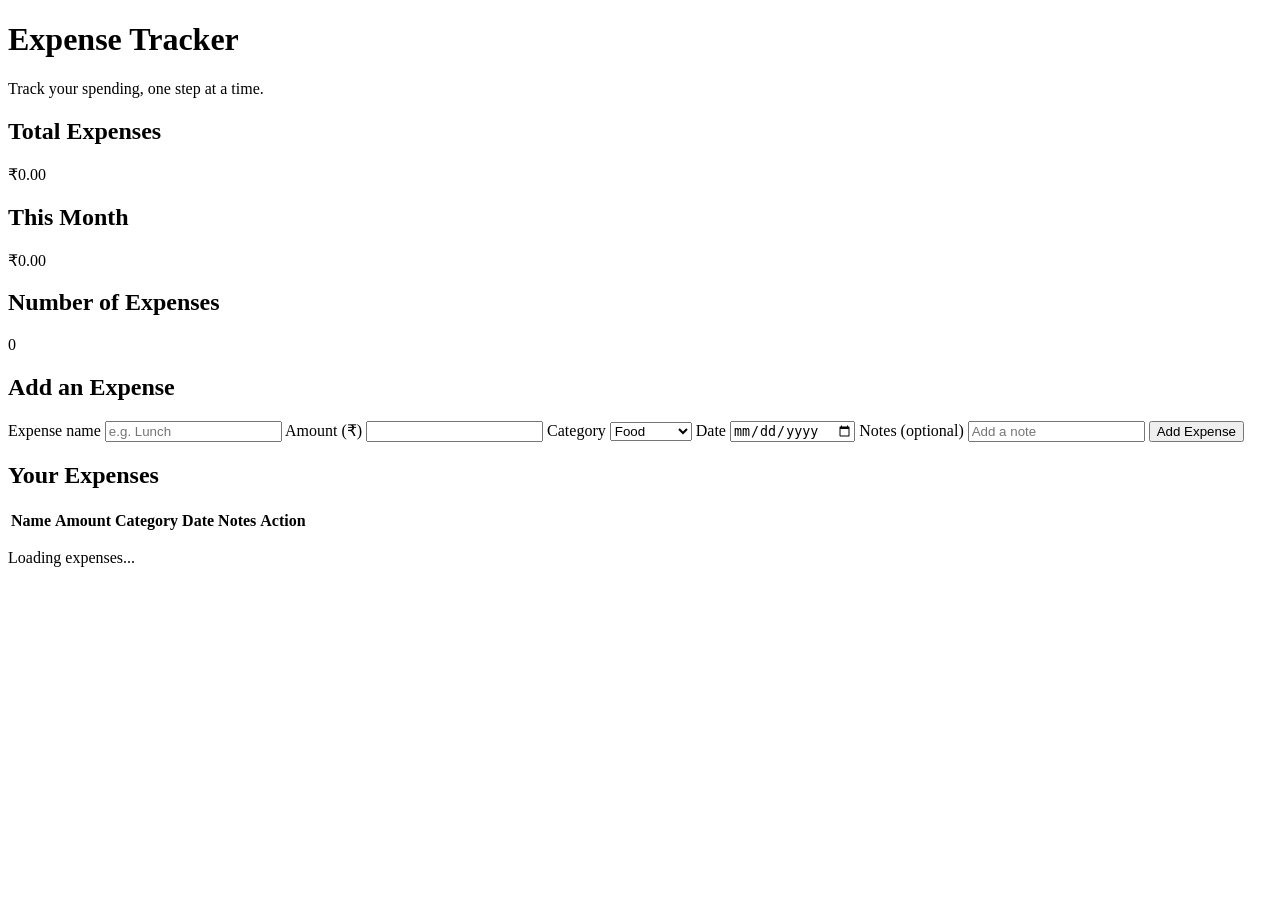
==== frontend/index.html @ ed39d073 "fix pipline" ====
<!DOCTYPE html>
<html lang="en">
<head>
  <meta charset="UTF-8">
  <meta name="viewport" content="width=device-width, initial-scale=1.0">
  <title>Expense Tracker</title>
 <link rel="stylesheet" href="/static/style.css">
  <script src="/static/script.js" defer></script>
</head>
<body>
  <header class="topbar">
    <h1>Expense Tracker</h1>
    <p>Track your spending, one step at a time.</p>
  </header>

  <main class="container">
    <section class="summary">
      <article class="card">
        <h2>Total Expenses</h2>
        <p id="totalExpenses">₹0.00</p>
      </article>
      <article class="card">
        <h2>This Month</h2>
        <p id="monthlyExpenses">₹0.00</p>
      </article>
      <article class="card">
        <h2>Number of Expenses</h2>
        <p id="expenseCount">0</p>
      </article>
    </section>

    <section class="card">
      <h2>Add an Expense</h2>
      <form id="expenseForm">
        <label for="name">Expense name</label>
        <input id="name" name="name" type="text" placeholder="e.g. Lunch" required>

        <label for="amount">Amount (₹)</label>
        <input id="amount" name="amount" type="number" min="0.01" step="0.01" required>

        <label for="category">Category</label>
        <select id="category" name="category">
          <option>Food</option>
          <option>Travel</option>
          <option>Education</option>
          <option>Shopping</option>
          <option>Bills</option>
          <option>Other</option>
        </select>

        <label for="date">Date</label>
        <input id="date" name="date" type="date" required>

        <label for="notes">Notes (optional)</label>
        <input id="notes" name="notes" type="text" placeholder="Add a note">

        <button type="submit">Add Expense</button>
        <p id="formMessage" role="status"></p>
      </form>
    </section>

    <section class="card">
      <h2>Your Expenses</h2>
      <div class="table-wrap">
        <table>
          <thead>
            <tr>
              <th>Name</th>
              <th>Amount</th>
              <th>Category</th>
              <th>Date</th>
              <th>Notes</th>
              <th>Action</th>
            </tr>
          </thead>
          <tbody id="expenseList"></tbody>
        </table>
      </div>
      <p id="emptyMessage">Loading expenses...</p>
    </section>
  </main>
</body>
</html>
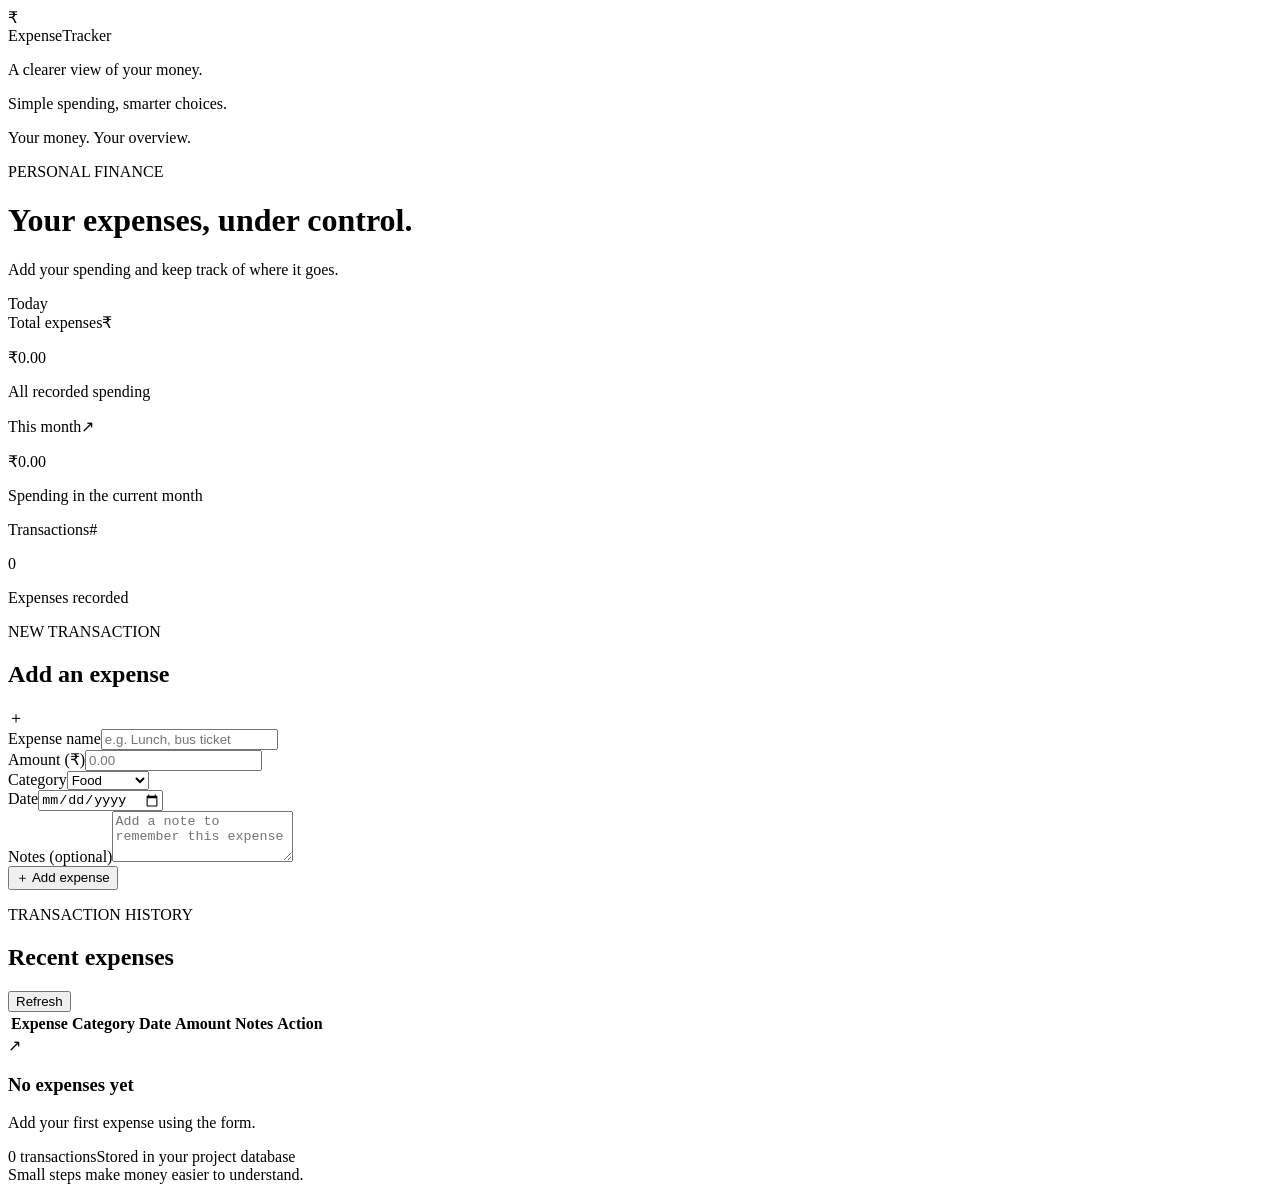
==== commit 00432bad: "try to resolve errors" ====
--- a/frontend/index.html
+++ b/frontend/index.html
@@ -1,84 +1,37 @@
-
-<!DOCTYPE html>
+<!doctype html>
 <html lang="en">
 <head>
-  <meta charset="UTF-8">
-  <meta name="viewport" content="width=device-width, initial-scale=1.0">
-  <title>Expense Tracker</title>
- <link rel="stylesheet" href="/static/style.css">
+  <meta charset="utf-8"><meta name="viewport" content="width=device-width, initial-scale=1">
+  <meta name="theme-color" content="#f4f6fb"><title>Expense Tracker</title>
+  <link rel="stylesheet" href="/static/style.css">
   <script src="/static/script.js" defer></script>
 </head>
 <body>
-  <header class="topbar">
-    <h1>Expense Tracker</h1>
-    <p>Track your spending, one step at a time.</p>
-  </header>
-
-  <main class="container">
-    <section class="summary">
-      <article class="card">
-        <h2>Total Expenses</h2>
-        <p id="totalExpenses">₹0.00</p>
+<div class="app-shell">
+  <aside class="sidebar"><div class="brand-mark">₹</div><div class="brand-name">Expense<span>Tracker</span></div><p class="sidebar-caption">A clearer view of your money.</p><div class="sidebar-note"><span class="note-dot"></span><span>Simple spending, smarter choices.</span></div><p class="sidebar-footer">Your money. Your overview.</p></aside>
+  <main class="main-content">
+    <header class="page-header"><div><p class="eyebrow">PERSONAL FINANCE</p><h1>Your expenses, <span>under control.</span></h1><p class="subheading">Add your spending and keep track of where it goes.</p></div><div class="date-chip" id="todayLabel">Today</div></header>
+    <section class="summary-grid" aria-label="Expense summary">
+      <article class="summary-card summary-primary"><div class="summary-top"><span>Total expenses</span><span class="summary-icon">₹</span></div><p class="summary-value" id="totalExpenses">₹0.00</p><p class="summary-help">All recorded spending</p></article>
+      <article class="summary-card"><div class="summary-top"><span>This month</span><span class="summary-icon purple">↗</span></div><p class="summary-value" id="monthlyExpenses">₹0.00</p><p class="summary-help">Spending in the current month</p></article>
+      <article class="summary-card"><div class="summary-top"><span>Transactions</span><span class="summary-icon orange">#</span></div><p class="summary-value" id="expenseCount">0</p><p class="summary-help">Expenses recorded</p></article>
+    </section>
+    <section class="content-grid">
+      <article class="panel add-panel"><div class="panel-heading"><div><p class="eyebrow">NEW TRANSACTION</p><h2>Add an expense</h2></div><span class="heading-icon">＋</span></div>
+        <form id="expenseForm">
+          <div class="field"><label for="name">Expense name</label><input id="name" name="name" type="text" placeholder="e.g. Lunch, bus ticket" maxlength="100" required></div>
+          <div class="field-row"><div class="field"><label for="amount">Amount (₹)</label><input id="amount" name="amount" type="number" min="0.01" step="0.01" placeholder="0.00" required></div><div class="field"><label for="category">Category</label><select id="category" name="category"><option>Food</option><option>Travel</option><option>Education</option><option>Shopping</option><option>Bills</option><option>Health</option><option>Other</option></select></div></div>
+          <div class="field"><label for="date">Date</label><input id="date" name="date" type="date" required></div>
+          <div class="field"><label for="notes">Notes <span class="optional">(optional)</span></label><textarea id="notes" name="notes" rows="3" placeholder="Add a note to remember this expense" maxlength="500"></textarea></div>
+          <button class="button button-primary" id="submitButton" type="submit"><span>＋</span> Add expense</button><p class="form-message" id="formMessage" role="status" aria-live="polite"></p>
+        </form>
       </article>
-      <article class="card">
-        <h2>This Month</h2>
-        <p id="monthlyExpenses">₹0.00</p>
+      <article class="panel expenses-panel"><div class="panel-heading list-heading"><div><p class="eyebrow">TRANSACTION HISTORY</p><h2>Recent expenses</h2></div><button type="button" class="button button-light" id="refreshButton">Refresh</button></div>
+        <div class="table-wrap"><table><thead><tr><th>Expense</th><th>Category</th><th>Date</th><th class="amount-cell">Amount</th><th>Notes</th><th>Action</th></tr></thead><tbody id="expenseList"></tbody></table>
+          <div class="empty-state" id="emptyMessage"><div class="empty-icon">↗</div><h3>No expenses yet</h3><p>Add your first expense using the form.</p></div>
+        </div><div class="list-footer"><span id="listCount">0 transactions</span><span>Stored in your project database</span></div>
       </article>
-      <article class="card">
-        <h2>Number of Expenses</h2>
-        <p id="expenseCount">0</p>
-      </article>
-    </section>
-
-    <section class="card">
-      <h2>Add an Expense</h2>
-      <form id="expenseForm">
-        <label for="name">Expense name</label>
-        <input id="name" name="name" type="text" placeholder="e.g. Lunch" required>
-
-        <label for="amount">Amount (₹)</label>
-        <input id="amount" name="amount" type="number" min="0.01" step="0.01" required>
-
-        <label for="category">Category</label>
-        <select id="category" name="category">
-          <option>Food</option>
-          <option>Travel</option>
-          <option>Education</option>
-          <option>Shopping</option>
-          <option>Bills</option>
-          <option>Other</option>
-        </select>
-
-        <label for="date">Date</label>
-        <input id="date" name="date" type="date" required>
-
-        <label for="notes">Notes (optional)</label>
-        <input id="notes" name="notes" type="text" placeholder="Add a note">
-
-        <button type="submit">Add Expense</button>
-        <p id="formMessage" role="status"></p>
-      </form>
-    </section>
-
-    <section class="card">
-      <h2>Your Expenses</h2>
-      <div class="table-wrap">
-        <table>
-          <thead>
-            <tr>
-              <th>Name</th>
-              <th>Amount</th>
-              <th>Category</th>
-              <th>Date</th>
-              <th>Notes</th>
-              <th>Action</th>
-            </tr>
-          </thead>
-          <tbody id="expenseList"></tbody>
-        </table>
-      </div>
-      <p id="emptyMessage">Loading expenses...</p>
-    </section>
+    </section><footer class="page-footer">Small steps make money easier to understand.</footer>
   </main>
-</body>
-</html>
+</div>
+</body></html>
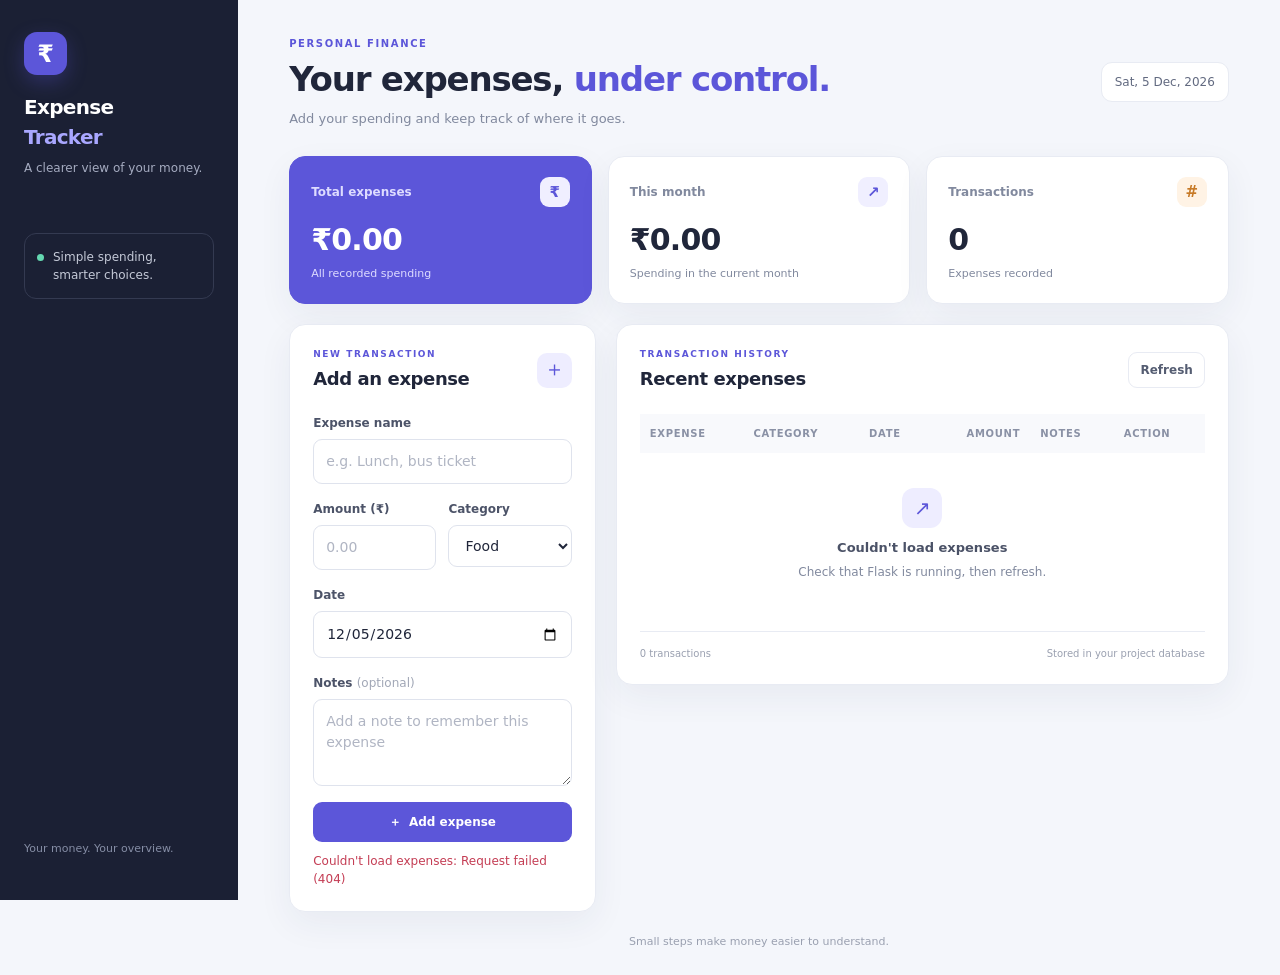
==== commit 4135df29: "d change the 3 different files into 1" ====
--- a/frontend/index.html
+++ b/frontend/index.html
@@ -3,8 +3,12 @@
 <head>
   <meta charset="utf-8"><meta name="viewport" content="width=device-width, initial-scale=1">
   <meta name="theme-color" content="#f4f6fb"><title>Expense Tracker</title>
-  <link rel="stylesheet" href="/static/style.css">
-  <script src="/static/script.js" defer></script>
+<style>
+  :root{color-scheme:light;--page:#f4f6fb;--surface:#fff;--text:#20263a;--muted:#81899e;--line:#e8ebf3;--primary:#5c56d9;--primary-dark:#4842c2;--primary-soft:#eeedff;--green:#14866d;--shadow:0 12px 35px rgba(36,43,78,.06)}
+*{box-sizing:border-box}html{min-height:100%}body{margin:0;background:var(--page);color:var(--text);font-family:Inter,ui-sans-serif,system-ui,-apple-system,BlinkMacSystemFont,"Segoe UI",sans-serif;font-size:14px;line-height:1.5}button,input,select,textarea{font:inherit}button{cursor:pointer}.app-shell{min-height:100vh}.sidebar{position:fixed;inset:0 auto 0 0;width:238px;padding:32px 24px;display:flex;flex-direction:column;color:#fff;background:#1b2034}.brand-mark{display:grid;place-items:center;width:43px;height:43px;border-radius:13px;background:var(--primary);font-size:24px;font-weight:800;box-shadow:0 7px 20px #5c56d94d}.brand-name{margin-top:17px;font-size:20px;font-weight:800;letter-spacing:-.7px}.brand-name span{display:block;color:#a9a7ff}.sidebar-caption{color:#a5abc0;font-size:12px;margin-top:7px}.sidebar-note{margin-top:44px;padding:14px 12px;border:1px solid #343a51;border-radius:12px;color:#c5cad8;font-size:12px;display:flex;gap:9px;align-items:flex-start}.note-dot{width:7px;height:7px;flex:0 0 7px;margin-top:6px;border-radius:50%;background:#64d8b1}.sidebar-footer{margin-top:auto;color:#858da5;font-size:11px}.main-content{margin-left:238px;max-width:1700px;padding:36px clamp(22px,4vw,60px) 24px}.page-header{display:flex;justify-content:space-between;align-items:center;gap:20px;margin-bottom:28px}.eyebrow{margin:0 0 8px;color:var(--primary);font-size:10px;font-weight:800;letter-spacing:1.6px}h1,h2,h3,p{overflow-wrap:anywhere}h1{margin:0;font-size:clamp(25px,3vw,34px);line-height:1.2;letter-spacing:-1.2px}h1 span{color:var(--primary)}.subheading{margin:9px 0 0;color:var(--muted);font-size:13px}.date-chip{background:#fff;border:1px solid var(--line);border-radius:11px;padding:10px 13px;color:#626a80;font-size:12px;white-space:nowrap}.summary-grid{display:grid;grid-template-columns:repeat(3,minmax(0,1fr));gap:16px;margin-bottom:20px}.summary-card{min-width:0;padding:20px 21px;background:var(--surface);border:1px solid var(--line);border-radius:16px;box-shadow:var(--shadow)}.summary-primary{background:var(--primary);color:#fff;border-color:var(--primary)}.summary-top{display:flex;align-items:center;justify-content:space-between;color:var(--muted);font-size:12px;font-weight:600}.summary-primary .summary-top,.summary-primary .summary-help{color:#dedcff}.summary-icon{width:30px;height:30px;display:grid;place-items:center;border-radius:9px;background:#f0efff;color:var(--primary);font-size:15px;font-weight:800}.summary-icon.orange{color:#c77a27;background:#fff3e5}.summary-value{margin:15px 0 2px;font-size:clamp(23px,2.5vw,30px);font-weight:800;letter-spacing:-.8px;line-height:1.2}.summary-help{margin:8px 0 0;color:var(--muted);font-size:11px}.content-grid{display:grid;grid-template-columns:minmax(260px,.8fr) minmax(0,1.6fr);gap:20px;align-items:start}.panel{min-width:0;background:var(--surface);border:1px solid var(--line);border-radius:16px;box-shadow:var(--shadow);padding:23px}.panel-heading{display:flex;align-items:center;justify-content:space-between;gap:12px;margin-bottom:22px}.panel-heading .eyebrow{margin-bottom:4px;font-size:9px}h2{margin:0;font-size:18px;letter-spacing:-.4px}.heading-icon{display:grid;place-items:center;width:35px;height:35px;border-radius:10px;background:var(--primary-soft);color:var(--primary);font-size:21px}.field{display:flex;flex-direction:column;gap:7px;margin-bottom:16px;min-width:0}.field-row{display:grid;grid-template-columns:1fr 1fr;gap:12px}label{color:#4c5368;font-size:12px;font-weight:700}.optional{color:#a1a7b6;font-weight:400}input,select,textarea{width:100%;min-width:0;border:1px solid #dfe3ed;border-radius:9px;background:#fff;color:var(--text);padding:11px 12px;outline:none;transition:border-color .15s,box-shadow .15s}input,select{min-height:42px}textarea{resize:vertical;min-height:76px}input:focus,select:focus,textarea:focus{border-color:#8d88ed;box-shadow:0 0 0 3px #5c56d91a}input::placeholder,textarea::placeholder{color:#b0b5c3}.button{display:inline-flex;align-items:center;justify-content:center;gap:8px;border:0;border-radius:9px;padding:11px 15px;font-size:12px;font-weight:700;transition:background .15s,transform .15s}.button:active{transform:translateY(1px)}.button-primary{width:100%;background:var(--primary);color:#fff}.button-primary:hover{background:var(--primary-dark)}.button-primary:disabled{opacity:.65;cursor:wait}.button-light{border:1px solid var(--line);background:#fff;color:#555d72;padding:8px 11px}.button-light:hover{background:#f8f9fd}.form-message{min-height:18px;margin:10px 0 0;color:var(--green);font-size:12px}.form-message.error{color:#c43d54}.table-wrap{width:100%;overflow-x:auto}table{width:100%;border-collapse:collapse;text-align:left;white-space:nowrap}thead{background:#f8f9fc}th{padding:12px 10px;color:#8a91a5;font-size:10px;text-transform:uppercase;letter-spacing:.7px;font-weight:800}td{padding:14px 10px;border-bottom:1px solid #eff1f6;color:#535b70;font-size:12px}tbody tr:last-child td{border-bottom:0}.expense-name{color:var(--text);font-weight:700}.category-pill{display:inline-block;padding:4px 8px;border-radius:7px;background:#f0efff;color:#5c56d9;font-size:10px;font-weight:700}.amount-cell{text-align:right}td.amount-cell{color:var(--text);font-weight:800;text-align:right}.delete-button{border:0;background:#fff0f2;color:#c34255;border-radius:7px;padding:6px 8px;font-size:11px;font-weight:700}.delete-button:hover{background:#ffdee3}.empty-state{padding:35px 12px;text-align:center;color:var(--muted)}.empty-state[hidden]{display:none}.empty-icon{display:grid;place-items:center;margin:0 auto 10px;width:40px;height:40px;border-radius:12px;background:var(--primary-soft);color:var(--primary);font-size:20px}.empty-state h3{margin:0;color:#4b5267;font-size:13px}.empty-state p{margin:5px 0 0;font-size:12px}.list-footer{display:flex;justify-content:space-between;gap:10px;margin-top:15px;padding-top:14px;border-top:1px solid var(--line);color:#9aa0b0;font-size:10px}.page-footer{padding:22px 0 0;text-align:center;color:#9aa0b0;font-size:11px}@media(max-width:1100px){.sidebar{width:200px;padding:28px 19px}.main-content{margin-left:200px;padding:28px 22px}.content-grid{grid-template-columns:minmax(250px,.9fr) minmax(0,1.3fr);gap:14px}.panel{padding:18px}}@media(max-width:800px){.sidebar{position:static;width:auto;min-height:auto;padding:17px 20px;display:grid;grid-template-columns:auto 1fr;align-items:center;column-gap:12px}.brand-mark{grid-row:span 2;margin:0}.brand-name{margin:0;font-size:17px}.brand-name span{display:inline;margin-left:4px}.sidebar-caption{margin:0}.sidebar-note,.sidebar-footer{display:none}.main-content{margin-left:0;padding:25px 16px}.summary-grid{gap:10px}.summary-card{padding:15px}.content-grid{grid-template-columns:1fr}}@media(max-width:520px){.page-header{align-items:flex-start}.date-chip{display:none}.summary-grid{grid-template-columns:1fr}.summary-card{padding:17px}.summary-value{font-size:25px}.field-row{grid-template-columns:1fr;gap:0}.panel{padding:17px}.list-footer{flex-direction:column}}
+
+</style>
+
 </head>
 <body>
 <div class="app-shell">
@@ -34,4 +38,21 @@
     </section><footer class="page-footer">Small steps make money easier to understand.</footer>
   </main>
 </div>
-</body></html>
+<script>
+  "use strict";
+const form=document.getElementById("expenseForm"), nameInput=document.getElementById("name"), amountInput=document.getElementById("amount"), categoryInput=document.getElementById("category"), dateInput=document.getElementById("date"), notesInput=document.getElementById("notes"), submitButton=document.getElementById("submitButton"), formMessage=document.getElementById("formMessage"), expenseList=document.getElementById("expenseList"), emptyMessage=document.getElementById("emptyMessage"), totalExpenses=document.getElementById("totalExpenses"), monthlyExpenses=document.getElementById("monthlyExpenses"), expenseCount=document.getElementById("expenseCount"), listCount=document.getElementById("listCount"), todayLabel=document.getElementById("todayLabel"), refreshButton=document.getElementById("refreshButton");
+let expenses=[];
+function localDateString(){const now=new Date();return new Date(now.getTime()-now.getTimezoneOffset()*60000).toISOString().slice(0,10)}
+function money(value){return new Intl.NumberFormat("en-IN",{style:"currency",currency:"INR",minimumFractionDigits:2}).format(Number(value)||0)}
+function setMessage(message,isError=false){formMessage.textContent=message;formMessage.classList.toggle("error",isError)}
+async function api(url,options={}){const response=await fetch(url,{...options,headers:{"Content-Type":"application/json",...(options.headers||{})}});const payload=await response.json().catch(()=>({}));if(!response.ok)throw new Error(payload.error||`Request failed (${response.status})`);return payload}
+function cell(text,className=""){const td=document.createElement("td");if(className)td.className=className;td.textContent=text??"";return td}
+function renderExpenses(){expenseList.replaceChildren();const month=localDateString().slice(0,7);const total=expenses.reduce((s,e)=>s+Number(e.amount),0);const monthly=expenses.filter(e=>String(e.date).startsWith(month)).reduce((s,e)=>s+Number(e.amount),0);totalExpenses.textContent=money(total);monthlyExpenses.textContent=money(monthly);expenseCount.textContent=String(expenses.length);listCount.textContent=`${expenses.length} transaction${expenses.length===1?"":"s"}`;emptyMessage.hidden=expenses.length>0;for(const e of expenses){const tr=document.createElement("tr");tr.appendChild(cell(e.name,"expense-name"));const category=cell("");const pill=document.createElement("span");pill.className="category-pill";pill.textContent=e.category||"Other";category.appendChild(pill);tr.appendChild(category);tr.appendChild(cell(e.date));tr.appendChild(cell(money(e.amount),"amount-cell"));tr.appendChild(cell(e.notes||"—"));const action=cell("");const btn=document.createElement("button");btn.type="button";btn.className="delete-button";btn.textContent="Delete";btn.addEventListener("click",()=>deleteExpense(e.id,e.name));action.appendChild(btn);tr.appendChild(action);expenseList.appendChild(tr)}}
+async function loadExpenses(){try{expenses=await api("/api/expenses");renderExpenses()}catch(error){setMessage(`Couldn't load expenses: ${error.message}`,true);emptyMessage.hidden=false;emptyMessage.querySelector("h3").textContent="Couldn't load expenses";emptyMessage.querySelector("p").textContent="Check that Flask is running, then refresh."}}
+async function deleteExpense(id,name){if(!confirm(`Delete "${name}"?`))return;try{await api(`/api/expenses/${encodeURIComponent(id)}`,{method:"DELETE"});setMessage("Expense deleted.");await loadExpenses()}catch(error){setMessage(error.message,true)}}
+form.addEventListener("submit",async event=>{event.preventDefault();setMessage("");const payload={name:nameInput.value.trim(),amount:Number(amountInput.value),category:categoryInput.value,date:dateInput.value,notes:notesInput.value.trim()};if(!payload.name)return setMessage("Please enter an expense name.",true);if(!Number.isFinite(payload.amount)||payload.amount<=0)return setMessage("Amount must be greater than zero.",true);if(!payload.date)return setMessage("Please choose a date.",true);submitButton.disabled=true;submitButton.textContent="Saving...";try{await api("/api/expenses",{method:"POST",body:JSON.stringify(payload)});form.reset();dateInput.value=localDateString();categoryInput.value="Food";setMessage("Expense added successfully.");await loadExpenses()}catch(error){setMessage(error.message,true)}finally{submitButton.disabled=false;submitButton.innerHTML="<span>＋</span> Add expense"}});
+refreshButton.addEventListener("click",loadExpenses);dateInput.value=localDateString();todayLabel.textContent=new Intl.DateTimeFormat("en-IN",{weekday:"short",day:"numeric",month:"short",year:"numeric"}).format(new Date());loadExpenses();
+
+</script>
+</body>
+</html>
